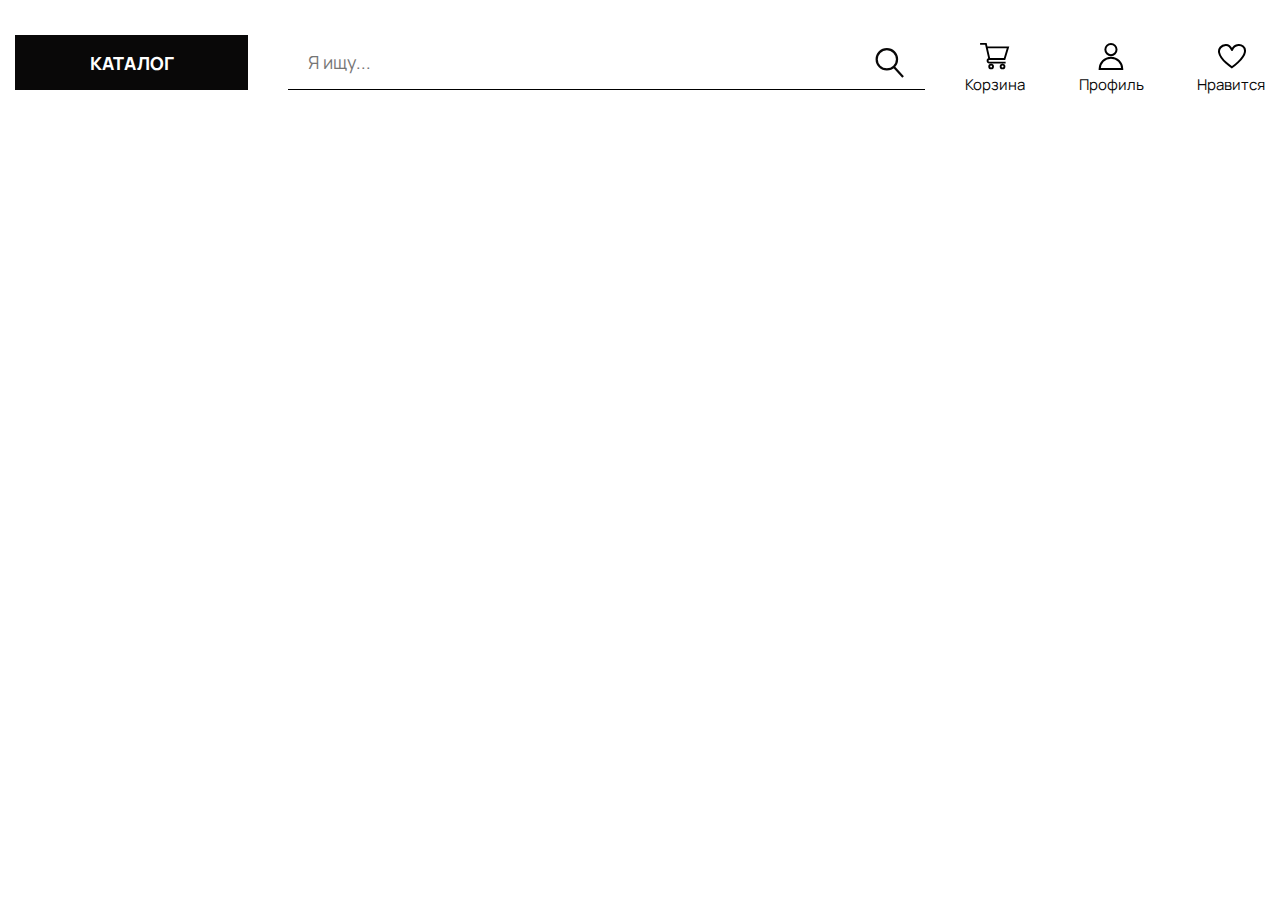
==== swipe-like_test/index.html @ 8894335e "first commit" ====
<!DOCTYPE html>
<html lang="ru">
   <head>
	<title>Swipe&Like</title>
	<meta charset="UTF-8">
	<meta name="format-detection" content="telephone=no">
	<link rel="stylesheet" href="css/style.min.css">
	<link rel="shortcut icon" href="favicon.ico">
	<!-- <meta name="robots" content="noindex, nofollow"> -->
	<!-- <meta name="viewport" content="width=device-width, initial-scale=1.0, maximum-scale=1.0, user-scalable=0"> -->
	<meta name="viewport" content="width=device-width, initial-scale=1.0">
</head>

  <body>
    <div class="wrapper">
      <header class="header">
  <div class="header__container">
    <button class="header__btn btn btn--black" type="button">Каталог</button>
    <form class="header__form form-header" action="#">
      <input autocomplete="off" type="text" name="form[]"  placeholder="Я ищу..." class="form-header__input">
      <button class="form-header__button" type="submit" >
        <svg width="26" height="27" viewBox="0 0 26 27" fill="none" xmlns="http://www.w3.org/2000/svg">
          <path d="M16.3819 16.9036L24.7693 26M19.3347 10.1673C19.3347 15.2303 15.2303 19.3347 10.1673 19.3347C5.10436 19.3347 1 15.2303 1 10.1673C1 5.10436 5.10436 1 10.1673 1C15.2303 1 19.3347 5.10436 19.3347 10.1673Z" stroke="#090808" stroke-width="2"/>
        </svg>
      </button>
    </form>
    <div class="header__profile">
      <a href="#" class="profile__basket profile-card">
        <div class="profile-card__logo">
          <svg width="32" height="29" viewBox="0 0 32 29" fill="none" xmlns="http://www.w3.org/2000/svg">
            <path d="M0 1H6.2386L9.94568 17.2308M9.94568 17.2308H26.2289L30 4.71872L7.01261 4.39282M9.94568 17.2308C9.94568 17.2308 8.01358 17.2308 8.01358 19.1048C8.00802 19.3569 8.05359 19.6077 8.14755 19.8418C8.24151 20.0759 8.3819 20.2885 8.56028 20.4669C8.73865 20.6453 8.9513 20.7857 9.1854 20.8796C9.4195 20.9736 9.67021 21.0191 9.92241 21.0136H27.4161M13.8855 25.2386C13.8855 26.3732 12.9658 27.2929 11.8312 27.2929C10.6967 27.2929 9.77691 26.3732 9.77691 25.2386C9.77691 24.104 10.6967 23.1843 11.8312 23.1843C12.9658 23.1843 13.8855 24.104 13.8855 25.2386ZM26.1591 25.2386C26.1591 26.3732 25.2393 27.2929 24.1048 27.2929C22.9702 27.2929 22.0504 26.3732 22.0504 25.2386C22.0504 24.104 22.9702 23.1843 24.1048 23.1843C25.2393 23.1843 26.1591 24.104 26.1591 25.2386Z" stroke="black" stroke-width="2"/>
          </svg>
        </div>
        <div class="profile-card__descr">Корзина</div>
      </a>
      <a href="#" class="profile__user profile-card">
        <div class="profile-card__logo">
          <svg width="26" height="27" viewBox="0 0 26 27" fill="none" xmlns="http://www.w3.org/2000/svg">
            <path d="M12.9495 12.1735C16.035 12.1735 18.5363 9.67224 18.5363 6.58676C18.5363 3.50128 16.035 1 12.9495 1C9.86405 1 7.36277 3.50128 7.36277 6.58676C7.36277 9.67224 9.86405 12.1735 12.9495 12.1735Z" stroke="black" stroke-width="2"/>
            <path d="M24.2585 26C24.2585 23.0007 23.067 20.1242 20.9462 18.0034C18.8253 15.8825 15.9489 14.6911 12.9496 14.6911C9.95024 14.6911 7.07377 15.8825 4.95293 18.0034C2.8321 20.1242 1.64063 23.0007 1.64062 26H24.2585Z" stroke="black" stroke-width="2"/>
          </svg>
        </div>
        <div class="profile-card__descr">Профиль</div>
      </a>
      <a href="#" class="profile__favorite profile-card">
        <div class="profile-card__logo">
          <svg width="29" height="25" viewBox="0 0 29 25" fill="none" xmlns="http://www.w3.org/2000/svg">
            <path d="M2.12619 8.66163C1.35227 4.73536 4.2124 1.33429 8.67083 1.01305C12.5965 0.732602 14.5425 5.0566 14.9351 5.88265C14.9394 5.8965 14.9486 5.90868 14.9613 5.91736C14.9739 5.92603 14.9893 5.93073 15.0052 5.93073C15.021 5.93073 15.0364 5.92603 15.0491 5.91736C15.0617 5.90868 15.0709 5.8965 15.0753 5.88265C16.8979 1.33939 20.2179 1.14563 21.3844 1.03855C24.5249 0.732602 28.7366 2.94049 27.8898 8.08544C26.6784 15.2241 14.9239 23.2857 14.9239 23.2857C14.9239 23.2857 3.6572 16.3357 2.12619 8.66163Z" stroke="black" stroke-width="2"/>
            </svg>
        </div>
        <div class="profile-card__descr">Нравится</div>
      </a>
    </div>
  </div>
</header>

      <main class="main">
        <section class="sys"></section>
      </main>
      
    </div>
<!--     <div class="popup popup-login">
      <div class="popup__content">
        <div class="popup__body">
          <span class="popup__close"></span>
        </div>
      </div>
    </div> -->
    <script src="js/vendors.min.js"></script>
<script src="js/app.min.js"></script>
  </body>
</html>
---- swipe-like_test/css/style.min.css ----
@font-face {
  font-family: "Manrope";
  font-display: swap;
  src: url("../fonts/Manrope-Regular.woff2") format("woff2"), url("../fonts/Manrope-Regular.woff") format("woff");
  font-weight: 400;
  font-style: normal;
}
@font-face {
  font-family: "Manrope";
  font-display: swap;
  src: url("../fonts/Manrope-Medium.woff2") format("woff2"), url("../fonts/Manrope-Medium.woff") format("woff");
  font-weight: 500;
  font-style: normal;
}
@font-face {
  font-family: "Manrope";
  font-display: swap;
  src: url("../fonts/Manrope-SemiBold.woff2") format("woff2"), url("../fonts/Manrope-SemiBold.woff") format("woff");
  font-weight: 600;
  font-style: normal;
}
@font-face {
  font-family: "Manrope";
  font-display: swap;
  src: url("../fonts/Manrope-Bold.woff2") format("woff2"), url("../fonts/Manrope-Bold.woff") format("woff");
  font-weight: 700;
  font-style: normal;
}
@font-face {
  font-family: "Manrope";
  font-display: swap;
  src: url("../fonts/Manrope-ExtraBold.woff2") format("woff2"), url("../fonts/Manrope-ExtraBold.woff") format("woff");
  font-weight: 800;
  font-style: normal;
}
* {
  padding: 0px;
  margin: 0px;
  border: 0px;
}

*,
*:before,
*:after {
  box-sizing: border-box;
}

html {
  scroll-behavior: smooth;
}

html,
body {
  height: 100%;
  min-width: 320px;
}

body {
  color: #828282;
  line-height: 1;
  font-family: "Manrope";
  font-size: 18px;
  -ms-text-size-adjust: 100%;
  -moz-text-size-adjust: 100%;
  -webkit-text-size-adjust: 100%;
  -webkit-font-smoothing: antialiased;
  -moz-osx-font-smoothing: grayscale;
}

input,
button,
textarea {
  font-family: "Manrope";
  font-size: inherit;
}

button {
  cursor: pointer;
  color: inherit;
  background-color: inherit;
}

a {
  color: inherit;
}

a:link,
a:visited {
  text-decoration: none;
}

a:hover {
  text-decoration: none;
}

ul li {
  list-style: none;
}

img {
  vertical-align: top;
}

h1,
h2,
h3,
h4,
h5,
h6 {
  font-weight: inherit;
  font-size: inherit;
}

body {
  background-color: #fff;
}

.wrapper {
  position: relative;
  min-height: 100%;
  display: flex;
  flex-direction: column;
  overflow: auto;
}
.wrapper > main {
  flex: 1 1 auto;
}
.wrapper > * {
  min-width: 0;
}

[class*=__container] {
  max-width: 1650px;
  box-sizing: content-box;
  margin: 0 auto;
  padding: 0 15px;
}

.header {
  padding: 50px 0;
}
@media (max-width: 1640px) {
  .header {
    padding: 35px 0;
  }
}
@media (max-width: 768px) {
  .header {
    padding: 25px 0;
  }
}
@media (max-width: 360px) {
  .header {
    padding: 20px 0;
  }
}
.header__container {
  display: flex;
  align-items: center;
  gap: 40px;
}
@media (max-width: 650px) {
  .header__container {
    flex-wrap: wrap;
    row-gap: 20px;
    column-gap: 4%;
  }
}
@media (max-width: 360px) {
  .header__container {
    column-gap: 20%;
  }
}
.header__btn {
  flex: 0 0 233px;
  height: 100%;
  height: 55px;
}
@media (max-width: 885px) {
  .header__btn {
    flex-shrink: 1;
  }
}
@media (max-width: 768px) {
  .header__btn {
    height: 45px;
    flex: 0 0 187px;
  }
}
@media (max-width: 650px) {
  .header__btn {
    flex: 0 1 48%;
    order: 1;
  }
}
@media (max-width: 480px) {
  .header__btn {
    flex: 0 1 60%;
  }
}
@media (max-width: 360px) {
  .header__btn {
    flex: 0 1 100%;
  }
}
.header__form {
  flex: 0 1 970px;
  position: relative;
  height: 55px;
  margin-left: auto;
}
@media (max-width: 885px) {
  .header__form {
    flex: 0 0 240px;
    margin: 0;
  }
}
@media (max-width: 768px) {
  .header__form {
    height: 45px;
  }
}
@media (max-width: 650px) {
  .header__form {
    order: 3;
    flex: 1 1 100%;
  }
}
@media (max-width: 360px) {
  .header__form {
    order: 2;
    flex: 0 0 25px;
  }
}
.header__profile {
  flex: 0 0 300px;
  display: flex;
  align-items: end;
  justify-content: space-between;
  column-gap: 15px;
  min-height: 55px;
  margin-left: 20px;
}
@media (max-width: 1680px) {
  .header__profile {
    margin-left: 0;
  }
}
@media (max-width: 885px) {
  .header__profile {
    flex-shrink: 1;
  }
}
@media (max-width: 768px) {
  .header__profile {
    flex: 0 1 218px;
    min-height: 28px;
  }
}
@media (max-width: 650px) {
  .header__profile {
    flex: 0 1 48%;
    order: 2;
  }
}
@media (max-width: 480px) {
  .header__profile {
    flex: 0 1 36%;
  }
}
@media (max-width: 360px) {
  .header__profile {
    flex: 1 1 auto;
    order: 3;
    justify-content: space-between;
  }
}

.btn {
  font-size: 18px;
  text-transform: uppercase;
}
@media (max-width: 768px) {
  .btn {
    font-size: 16px;
  }
}

.btn--black {
  font-weight: 800;
  color: #fff;
  background-color: #090808;
}

.form-header__input {
  width: 100%;
  padding: 15px 66px 15px 20px;
  border-bottom: 1px solid #000;
}
@media (max-width: 768px) {
  .form-header__input {
    padding: 10px 50px 10px 10px;
  }
}
@media (max-width: 360px) {
  .form-header__input {
    display: none;
  }
  .form-header__input.active {
    display: block;
    width: 100%;
  }
}
.form-header__button {
  position: absolute;
  right: 20px;
  top: 50%;
  transform: translateY(-50%);
  width: 30px;
  height: 30px;
}
.form-header__button svg {
  width: 100%;
  height: 100%;
}
@media (max-width: 768px) {
  .form-header__button {
    right: 10px;
  }
}
@media (max-width: 768px) {
  .form-header__button {
    width: 25px;
    height: 28px;
  }
}
@media (max-width: 360px) {
  .form-header__button {
    right: 0;
  }
}

.profile-card {
  display: block;
}
.profile-card__logo {
  display: flex;
  justify-content: center;
  margin-bottom: 10px;
  height: 27px;
}
.profile-card__logo svg {
  height: 100%;
}
@media (max-width: 768px) {
  .profile-card__logo {
    margin-bottom: 0;
  }
}
.profile-card__descr {
  font-weight: 400;
  font-size: 15px;
  line-height: 0.7;
  text-align: center;
  color: #090808;
}
@media (max-width: 768px) {
  .profile-card__descr {
    display: none;
  }
}

.footer {
  padding-top: 22px;
  padding-bottom: 9px;
}
.footer__container {
  display: flex;
  justify-content: space-between;
  gap: 15px;
  flex-wrap: wrap;
}
@media (max-width: 610px) {
  .footer__container {
    flex-direction: column;
    justify-content: start;
    align-items: center;
  }
}
@media (max-width: 991.98px) {
  .footer__info {
    order: 1;
  }
}
@media (max-width: 610px) {
  .footer__info {
    order: 2;
    margin-bottom: 2px;
  }
}
@media (max-width: 991.98px) {
  .footer__social-list {
    order: 2;
  }
}
@media (max-width: 610px) {
  .footer__social-list {
    order: 3;
  }
}
.footer__social-list .info-footer__year {
  display: none;
}
@media (max-width: 610px) {
  .footer__social-list .info-footer__year {
    display: block;
    margin-top: 17px;
  }
}
.footer__call-list {
  display: flex;
  justify-content: space-between;
  flex: 0 1 353px;
  font-weight: 600;
  font-size: 16px;
  line-height: 1.3125;
}
@media (max-width: 991.98px) {
  .footer__call-list {
    order: 3;
    flex: 0 1 273px;
  }
}
@media (max-width: 610px) {
  .footer__call-list {
    order: 1;
    flex: 0 0 auto;
    width: 273px;
    margin-bottom: 15px;
  }
}
.footer__call-item:last-child {
  text-transform: uppercase;
}
@media (max-width: 610px) {
  .footer .social-links__join {
    text-align: center;
  }
}

.info-footer__title {
  font-weight: 600;
  font-size: 16px;
  line-height: 1.3125;
  text-transform: uppercase;
}
@media (max-width: 610px) {
  .info-footer__title {
    text-align: center;
  }
}
.info-footer__phone {
  font-weight: 600;
  font-size: 36px;
  line-height: 1.3333333333;
  text-transform: uppercase;
  color: #E43219;
}
@media (max-width: 610px) {
  .info-footer__phone {
    text-align: center;
  }
}
.info-footer__year {
  font-size: 12px;
  line-height: 1.75;
  color: #5B1A0D;
}
@media (max-width: 610px) {
  .info-footer__year {
    text-align: center;
    display: none;
  }
}

.social-links {
  max-width: 242px;
}
.social-links__join {
  margin-bottom: 10px;
}
.social-links__list {
  display: flex;
  align-items: center;
  column-gap: 10px;
  min-height: 32px;
}
.social-links__item {
  width: 32px;
  height: 32px;
}
.social-links__link {
  position: relative;
  display: flex;
  align-items: center;
  justify-content: center;
  width: 100%;
  height: 100%;
  background: #ecb200;
  border-radius: 5px;
}
.social-links__link:hover svg {
  fill: #828282;
}
.social-links__link svg {
  display: block;
  fill: #fff;
  transition: fill 0.3s ease 0s;
}

.title {
  font-weight: 600;
  font-size: 36px;
  line-height: 1.4375;
  text-align: center;
  text-transform: uppercase;
}
@media (max-width: 991.98px) {
  .title {
    font-size: 33px;
  }
}
@media (max-width: 580px) {
  .title {
    font-size: 30px;
  }
}

.menu-link {
  position: relative;
}
.menu-link::after {
  content: "";
  position: absolute;
  bottom: -2px;
  left: 0;
  width: 0;
  height: 2px;
  background-color: #828282;
  transition: width 0.3s ease 0s;
}
.menu-link:hover::after {
  width: 100%;
}
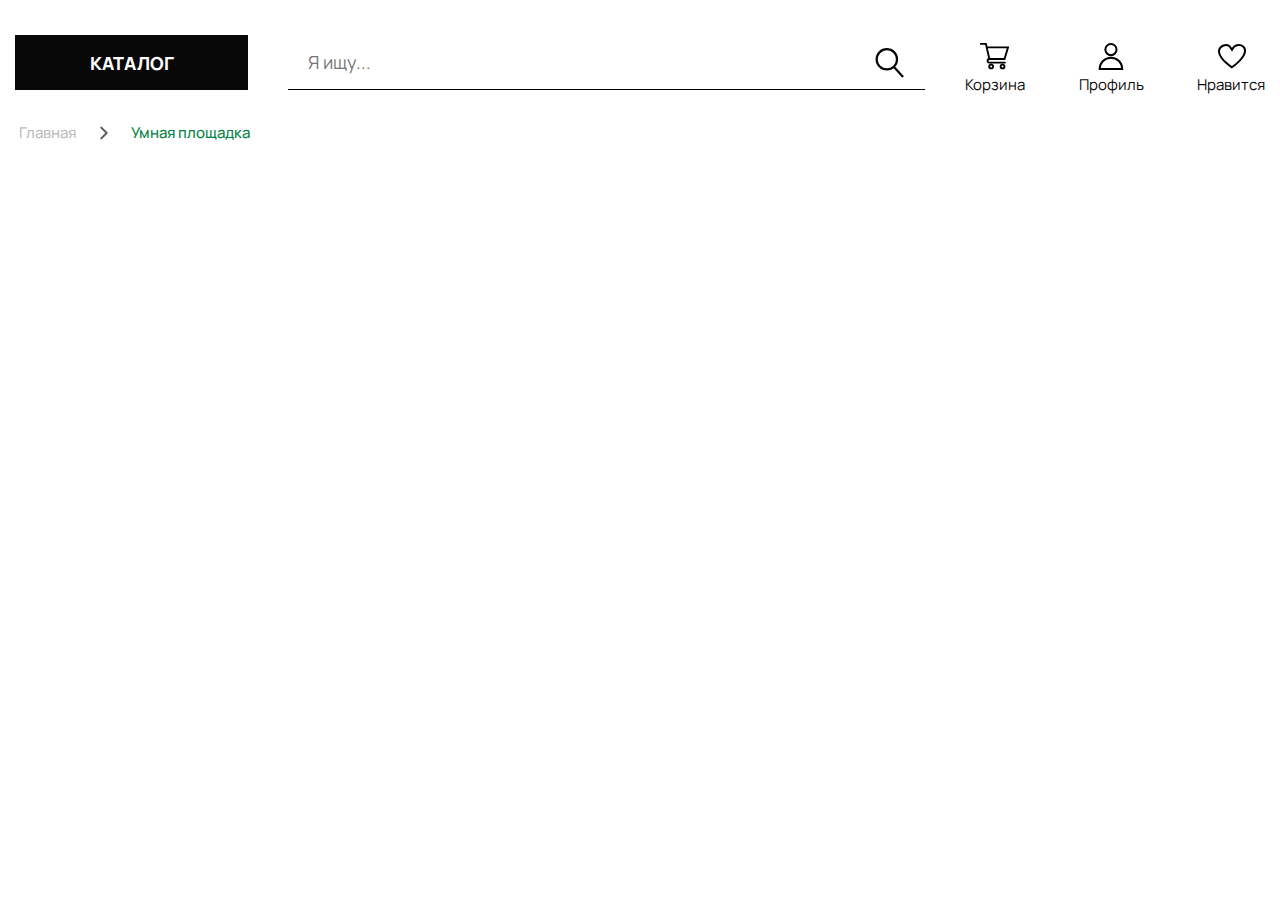
==== commit 79ee17bd: "add breadcrumb" ====
--- a/swipe-like_test/index.html
+++ b/swipe-like_test/index.html
@@ -24,7 +24,7 @@
         </svg>
       </button>
     </form>
-    <div class="header__profile">
+    <div class="header__profile profile-cards">
       <a href="#" class="profile__basket profile-card">
         <div class="profile-card__logo">
           <svg width="32" height="29" viewBox="0 0 32 29" fill="none" xmlns="http://www.w3.org/2000/svg">
@@ -55,17 +55,16 @@
 </header>
 
       <main class="main">
-        <section class="sys"></section>
+        <nav aria-label="breadcrumb">
+          <div class="breadcrumb__container">
+            <ul class="breadcrumb__list">
+              <li class="breadcrumb__item"><a href="#">Главная</a></li>
+              <li class="breadcrumb__item" aria-current="page">Умная площадка</li>
+            </ul>
+          </div>
+        </nav>
       </main>
-      
     </div>
-<!--     <div class="popup popup-login">
-      <div class="popup__content">
-        <div class="popup__body">
-          <span class="popup__close"></span>
-        </div>
-      </div>
-    </div> -->
     <script src="js/vendors.min.js"></script>
 <script src="js/app.min.js"></script>
   </body>
--- a/swipe-like_test/css/style.min.css
+++ b/swipe-like_test/css/style.min.css
@@ -551,4 +551,36 @@
 }
 .menu-link:hover::after {
   width: 100%;
+}
+
+.breadcrumb {
+  margin-left: 4px;
+}
+.breadcrumb__list {
+  display: flex;
+  align-items: center;
+  column-gap: 55px;
+  margin-left: 4px;
+  font-weight: 500;
+  font-size: 15px;
+  color: #bdbdbd;
+}
+.breadcrumb__list:not(:last-child) {
+  color: #068145;
+}
+.breadcrumb__item {
+  position: relative;
+}
+.breadcrumb__item:not(:last-child)::after {
+  content: "";
+  position: absolute;
+  right: -28px;
+  top: 50%;
+  transform: translate(50%, -50%);
+  width: 8px;
+  height: 14px;
+  background-image: url(../img/arrow.svg);
+}
+.breadcrumb__item:last-child {
+  color: #068145;
 }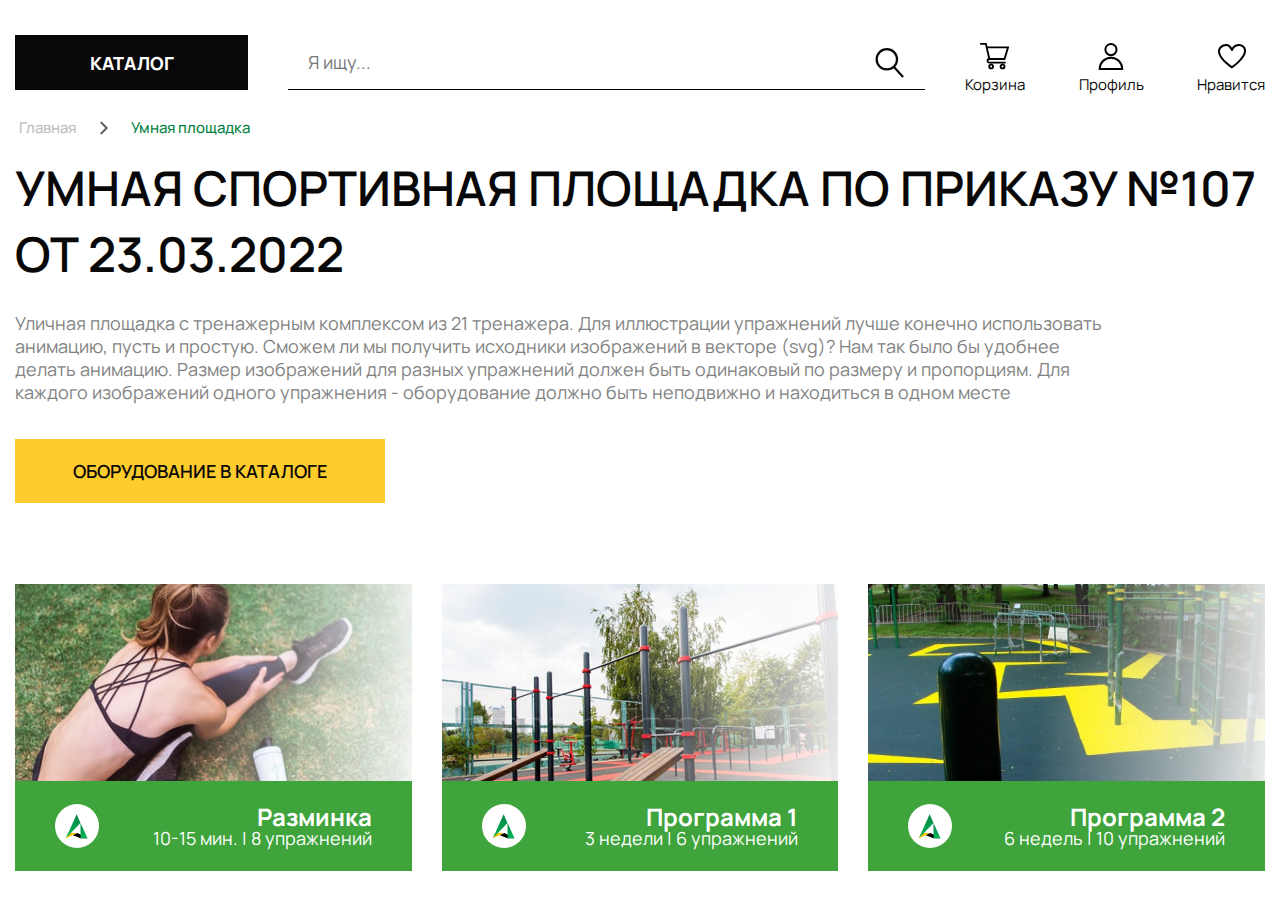
==== commit 3cb2494c: "add second page" ====
--- a/swipe-like_test/index.html
+++ b/swipe-like_test/index.html
@@ -12,57 +12,152 @@
 </head>
 
   <body>
-    <div class="wrapper">
+    <div class="container">
       <header class="header">
-  <div class="header__container">
-    <button class="header__btn btn btn--black" type="button">Каталог</button>
-    <form class="header__form form-header" action="#">
-      <input autocomplete="off" type="text" name="form[]"  placeholder="Я ищу..." class="form-header__input">
-      <button class="form-header__button" type="submit" >
+  <a class="header__btn btn btn--black" type="button">Каталог</a>
+  <form class="header__form form-header" action="#">
+    <input autocomplete="off" type="text" name="form[]"  placeholder="Я ищу..." class="form-header__input">
+    <button class="form-header__button" type="submit" >
+      <svg width="26" height="27" viewBox="0 0 26 27" fill="none" xmlns="http://www.w3.org/2000/svg">
+        <path d="M16.3819 16.9036L24.7693 26M19.3347 10.1673C19.3347 15.2303 15.2303 19.3347 10.1673 19.3347C5.10436 19.3347 1 15.2303 1 10.1673C1 5.10436 5.10436 1 10.1673 1C15.2303 1 19.3347 5.10436 19.3347 10.1673Z" stroke="#090808" stroke-width="2"/>
+      </svg>
+    </button>
+  </form>
+  <div class="header__profile profile-cards">
+    <a href="#" class="profile__basket profile-card">
+      <div class="profile-card__logo">
+        <svg width="32" height="29" viewBox="0 0 32 29" fill="none" xmlns="http://www.w3.org/2000/svg">
+          <path d="M0 1H6.2386L9.94568 17.2308M9.94568 17.2308H26.2289L30 4.71872L7.01261 4.39282M9.94568 17.2308C9.94568 17.2308 8.01358 17.2308 8.01358 19.1048C8.00802 19.3569 8.05359 19.6077 8.14755 19.8418C8.24151 20.0759 8.3819 20.2885 8.56028 20.4669C8.73865 20.6453 8.9513 20.7857 9.1854 20.8796C9.4195 20.9736 9.67021 21.0191 9.92241 21.0136H27.4161M13.8855 25.2386C13.8855 26.3732 12.9658 27.2929 11.8312 27.2929C10.6967 27.2929 9.77691 26.3732 9.77691 25.2386C9.77691 24.104 10.6967 23.1843 11.8312 23.1843C12.9658 23.1843 13.8855 24.104 13.8855 25.2386ZM26.1591 25.2386C26.1591 26.3732 25.2393 27.2929 24.1048 27.2929C22.9702 27.2929 22.0504 26.3732 22.0504 25.2386C22.0504 24.104 22.9702 23.1843 24.1048 23.1843C25.2393 23.1843 26.1591 24.104 26.1591 25.2386Z" stroke="black" stroke-width="2"/>
+        </svg>
+      </div>
+      <div class="profile-card__descr">Корзина</div>
+    </a>
+    <a href="#" class="profile__user profile-card">
+      <div class="profile-card__logo">
         <svg width="26" height="27" viewBox="0 0 26 27" fill="none" xmlns="http://www.w3.org/2000/svg">
-          <path d="M16.3819 16.9036L24.7693 26M19.3347 10.1673C19.3347 15.2303 15.2303 19.3347 10.1673 19.3347C5.10436 19.3347 1 15.2303 1 10.1673C1 5.10436 5.10436 1 10.1673 1C15.2303 1 19.3347 5.10436 19.3347 10.1673Z" stroke="#090808" stroke-width="2"/>
+          <path d="M12.9495 12.1735C16.035 12.1735 18.5363 9.67224 18.5363 6.58676C18.5363 3.50128 16.035 1 12.9495 1C9.86405 1 7.36277 3.50128 7.36277 6.58676C7.36277 9.67224 9.86405 12.1735 12.9495 12.1735Z" stroke="black" stroke-width="2"/>
+          <path d="M24.2585 26C24.2585 23.0007 23.067 20.1242 20.9462 18.0034C18.8253 15.8825 15.9489 14.6911 12.9496 14.6911C9.95024 14.6911 7.07377 15.8825 4.95293 18.0034C2.8321 20.1242 1.64063 23.0007 1.64062 26H24.2585Z" stroke="black" stroke-width="2"/>
         </svg>
-      </button>
-    </form>
-    <div class="header__profile profile-cards">
-      <a href="#" class="profile__basket profile-card">
-        <div class="profile-card__logo">
-          <svg width="32" height="29" viewBox="0 0 32 29" fill="none" xmlns="http://www.w3.org/2000/svg">
-            <path d="M0 1H6.2386L9.94568 17.2308M9.94568 17.2308H26.2289L30 4.71872L7.01261 4.39282M9.94568 17.2308C9.94568 17.2308 8.01358 17.2308 8.01358 19.1048C8.00802 19.3569 8.05359 19.6077 8.14755 19.8418C8.24151 20.0759 8.3819 20.2885 8.56028 20.4669C8.73865 20.6453 8.9513 20.7857 9.1854 20.8796C9.4195 20.9736 9.67021 21.0191 9.92241 21.0136H27.4161M13.8855 25.2386C13.8855 26.3732 12.9658 27.2929 11.8312 27.2929C10.6967 27.2929 9.77691 26.3732 9.77691 25.2386C9.77691 24.104 10.6967 23.1843 11.8312 23.1843C12.9658 23.1843 13.8855 24.104 13.8855 25.2386ZM26.1591 25.2386C26.1591 26.3732 25.2393 27.2929 24.1048 27.2929C22.9702 27.2929 22.0504 26.3732 22.0504 25.2386C22.0504 24.104 22.9702 23.1843 24.1048 23.1843C25.2393 23.1843 26.1591 24.104 26.1591 25.2386Z" stroke="black" stroke-width="2"/>
+      </div>
+      <div class="profile-card__descr">Профиль</div>
+    </a>
+    <a href="#" class="profile__favorite profile-card">
+      <div class="profile-card__logo">
+        <svg width="29" height="25" viewBox="0 0 29 25" fill="none" xmlns="http://www.w3.org/2000/svg">
+          <path d="M2.12619 8.66163C1.35227 4.73536 4.2124 1.33429 8.67083 1.01305C12.5965 0.732602 14.5425 5.0566 14.9351 5.88265C14.9394 5.8965 14.9486 5.90868 14.9613 5.91736C14.9739 5.92603 14.9893 5.93073 15.0052 5.93073C15.021 5.93073 15.0364 5.92603 15.0491 5.91736C15.0617 5.90868 15.0709 5.8965 15.0753 5.88265C16.8979 1.33939 20.2179 1.14563 21.3844 1.03855C24.5249 0.732602 28.7366 2.94049 27.8898 8.08544C26.6784 15.2241 14.9239 23.2857 14.9239 23.2857C14.9239 23.2857 3.6572 16.3357 2.12619 8.66163Z" stroke="black" stroke-width="2"/>
           </svg>
-        </div>
-        <div class="profile-card__descr">Корзина</div>
-      </a>
-      <a href="#" class="profile__user profile-card">
-        <div class="profile-card__logo">
-          <svg width="26" height="27" viewBox="0 0 26 27" fill="none" xmlns="http://www.w3.org/2000/svg">
-            <path d="M12.9495 12.1735C16.035 12.1735 18.5363 9.67224 18.5363 6.58676C18.5363 3.50128 16.035 1 12.9495 1C9.86405 1 7.36277 3.50128 7.36277 6.58676C7.36277 9.67224 9.86405 12.1735 12.9495 12.1735Z" stroke="black" stroke-width="2"/>
-            <path d="M24.2585 26C24.2585 23.0007 23.067 20.1242 20.9462 18.0034C18.8253 15.8825 15.9489 14.6911 12.9496 14.6911C9.95024 14.6911 7.07377 15.8825 4.95293 18.0034C2.8321 20.1242 1.64063 23.0007 1.64062 26H24.2585Z" stroke="black" stroke-width="2"/>
-          </svg>
-        </div>
-        <div class="profile-card__descr">Профиль</div>
-      </a>
-      <a href="#" class="profile__favorite profile-card">
-        <div class="profile-card__logo">
-          <svg width="29" height="25" viewBox="0 0 29 25" fill="none" xmlns="http://www.w3.org/2000/svg">
-            <path d="M2.12619 8.66163C1.35227 4.73536 4.2124 1.33429 8.67083 1.01305C12.5965 0.732602 14.5425 5.0566 14.9351 5.88265C14.9394 5.8965 14.9486 5.90868 14.9613 5.91736C14.9739 5.92603 14.9893 5.93073 15.0052 5.93073C15.021 5.93073 15.0364 5.92603 15.0491 5.91736C15.0617 5.90868 15.0709 5.8965 15.0753 5.88265C16.8979 1.33939 20.2179 1.14563 21.3844 1.03855C24.5249 0.732602 28.7366 2.94049 27.8898 8.08544C26.6784 15.2241 14.9239 23.2857 14.9239 23.2857C14.9239 23.2857 3.6572 16.3357 2.12619 8.66163Z" stroke="black" stroke-width="2"/>
-            </svg>
-        </div>
-        <div class="profile-card__descr">Нравится</div>
-      </a>
-    </div>
+      </div>
+      <div class="profile-card__descr">Нравится</div>
+    </a>
   </div>
 </header>
 
       <main class="main">
-        <nav aria-label="breadcrumb">
-          <div class="breadcrumb__container">
-            <ul class="breadcrumb__list">
-              <li class="breadcrumb__item"><a href="#">Главная</a></li>
-              <li class="breadcrumb__item" aria-current="page">Умная площадка</li>
-            </ul>
+        <nav class="breadcrumb" aria-label="breadcrumb">
+          <ul class="breadcrumb__list">
+            <li class="breadcrumb__item"><a href="#">Главная</a></li>
+            <li class="breadcrumb__item" aria-current="page">Умная площадка</li>
+          </ul>
+        </nav>
+        <section class="playground">
+          <h1 class="playground__title main-title">Умная спортивная площадка по приказу №107 от 23.03.2022</h1>
+          <div class="playground__descr main-descr">
+            Уличная площадка с тренажерным комплексом из 21 тренажера. <span>Для иллюстрации упражнений лучше конечно использовать анимацию, пусть и простую. Сможем ли мы получить исходники изображений в векторе (svg)? Нам так было бы удобнее делать анимацию. Размер изображений для разных упражнений должен быть одинаковый по размеру и пропорциям. Для каждого изображений одного упражнения - оборудование должно быть неподвижно и находиться в одном месте</span> 
           </div>
-        </nav>
+          <a class="playground__button btn btn--orange" href="#" >Оборудование в каталоге</a>
+          <div class="playground__routine">
+            <a href="#" class="playground__card card-playground">
+              <div class="card-playground__img">
+                <img src="img/playground/warm-up.jpg" alt="Разминка">
+              </div>
+              <div class="card-playground__info info-card">
+                <div class="info-card__logo">
+                  <svg width="23" height="25" viewBox="0 0 23 25" fill="none" xmlns="http://www.w3.org/2000/svg">
+                    <path d="M2.64463 19.087H12.0228L0.358398 24.2194L2.64463 19.087Z" fill="#FFC100"/>
+                    <path d="M22.0075 24.2194L12.0228 19.087L7.26367 21.1866L15.0555 24.2194H22.0075Z" fill="black"/>
+                    <path d="M11.1363 0.282333L15.0089 8.91402L0.358398 24.2178L11.1363 0.282333Z" fill="url(#paint0_linear_5_1927)"/>
+                    <path d="M15.0554 24.2209H22.0075L15.0088 8.9171L15.0554 24.2209Z" fill="url(#paint1_linear_5_1927)"/>
+                    <defs>
+                    <linearGradient id="paint0_linear_5_1927" x1="7.66809" y1="24.2201" x2="7.66809" y2="0.278275" gradientUnits="userSpaceOnUse">
+                    <stop stop-color="#01B858"/>
+                    <stop offset="1" stop-color="#068145"/>
+                    </linearGradient>
+                    <linearGradient id="paint1_linear_5_1927" x1="18.4952" y1="24.2232" x2="18.4952" y2="8.92293" gradientUnits="userSpaceOnUse">
+                    <stop stop-color="#01B858"/>
+                    <stop offset="1" stop-color="#068145"/>
+                    </linearGradient>
+                    </defs>
+                  </svg>
+                </div>
+                <div class="info-card__text">
+                  <div class="info-card__title">Разминка</div>
+                  <div class="info-card__descr">10-15 мин. | 8 упражнений</div>
+                </div>
+              </div>
+            </a>
+
+            <a href="routine-one.html" class="playground__card card-playground">
+              <div class="card-playground__img">
+                <img src="img/playground/routine-1.jpg" alt="Программа 1">
+              </div>
+              <div class="card-playground__info info-card">
+                <div class="info-card__logo">
+                  <svg width="23" height="25" viewBox="0 0 23 25" fill="none" xmlns="http://www.w3.org/2000/svg">
+                    <path d="M2.64463 19.087H12.0228L0.358398 24.2194L2.64463 19.087Z" fill="#FFC100"/>
+                    <path d="M22.0075 24.2194L12.0228 19.087L7.26367 21.1866L15.0555 24.2194H22.0075Z" fill="black"/>
+                    <path d="M11.1363 0.282333L15.0089 8.91402L0.358398 24.2178L11.1363 0.282333Z" fill="url(#paint0_linear_5_1927)"/>
+                    <path d="M15.0554 24.2209H22.0075L15.0088 8.9171L15.0554 24.2209Z" fill="url(#paint1_linear_5_1927)"/>
+                    <defs>
+                    <linearGradient id="paint0_linear_5_1927" x1="7.66809" y1="24.2201" x2="7.66809" y2="0.278275" gradientUnits="userSpaceOnUse">
+                    <stop stop-color="#01B858"/>
+                    <stop offset="1" stop-color="#068145"/>
+                    </linearGradient>
+                    <linearGradient id="paint1_linear_5_1927" x1="18.4952" y1="24.2232" x2="18.4952" y2="8.92293" gradientUnits="userSpaceOnUse">
+                    <stop stop-color="#01B858"/>
+                    <stop offset="1" stop-color="#068145"/>
+                    </linearGradient>
+                    </defs>
+                  </svg>
+                </div>
+                <div class="info-card__text">
+                  <div class="info-card__title">Программа 1</div>
+                  <div class="info-card__descr">3 недели | 6 упражнений</div>
+                </div>
+
+              </div>
+            </a>
+
+            <a href="routine-two.html" class="playground__card card-playground">
+              <div class="card-playground__img">
+                <img src="img/playground/routine-2.jpg" alt="Программа 2">
+              </div>
+              <div class="card-playground__info info-card">
+                <div class="info-card__logo">
+                  <svg width="23" height="25" viewBox="0 0 23 25" fill="none" xmlns="http://www.w3.org/2000/svg">
+                    <path d="M2.64463 19.087H12.0228L0.358398 24.2194L2.64463 19.087Z" fill="#FFC100"/>
+                    <path d="M22.0075 24.2194L12.0228 19.087L7.26367 21.1866L15.0555 24.2194H22.0075Z" fill="black"/>
+                    <path d="M11.1363 0.282333L15.0089 8.91402L0.358398 24.2178L11.1363 0.282333Z" fill="url(#paint0_linear_5_1927)"/>
+                    <path d="M15.0554 24.2209H22.0075L15.0088 8.9171L15.0554 24.2209Z" fill="url(#paint1_linear_5_1927)"/>
+                    <defs>
+                    <linearGradient id="paint0_linear_5_1927" x1="7.66809" y1="24.2201" x2="7.66809" y2="0.278275" gradientUnits="userSpaceOnUse">
+                    <stop stop-color="#01B858"/>
+                    <stop offset="1" stop-color="#068145"/>
+                    </linearGradient>
+                    <linearGradient id="paint1_linear_5_1927" x1="18.4952" y1="24.2232" x2="18.4952" y2="8.92293" gradientUnits="userSpaceOnUse">
+                    <stop stop-color="#01B858"/>
+                    <stop offset="1" stop-color="#068145"/>
+                    </linearGradient>
+                    </defs>
+                  </svg>
+                </div>
+                <div class="info-card__text">
+                  <div class="info-card__title">Программа 2</div>
+                  <div class="info-card__descr">6 недель | 10 упражнений</div>
+                </div>
+              </div>
+            </a>
+          </div>
+        </section>
       </main>
     </div>
     <script src="js/vendors.min.js"></script>
--- a/swipe-like_test/css/style.min.css
+++ b/swipe-like_test/css/style.min.css
@@ -115,59 +115,55 @@
   background-color: #fff;
 }
 
-.wrapper {
-  position: relative;
-  min-height: 100%;
-  display: flex;
-  flex-direction: column;
-  overflow: auto;
-}
-.wrapper > main {
-  flex: 1 1 auto;
-}
-.wrapper > * {
-  min-width: 0;
-}
-
-[class*=__container] {
-  max-width: 1650px;
-  box-sizing: content-box;
+.container {
+  max-width: 1680px;
   margin: 0 auto;
-  padding: 0 15px;
+  padding: 50px 15px 75px;
+}
+@media (max-width: 1640px) {
+  .container {
+    padding-top: 35px;
+    padding-bottom: 45px;
+  }
+}
+@media (max-width: 768px) {
+  .container {
+    padding-top: 25px 0;
+    padding-bottom: 30px;
+  }
+}
+@media (max-width: 360px) {
+  .container {
+    padding-top: 20px;
+    padding-bottom: 25px;
+  }
 }
 
 .header {
-  padding: 50px 0;
+  display: flex;
+  align-items: center;
+  gap: 40px;
+  margin-bottom: 40px;
 }
 @media (max-width: 1640px) {
   .header {
-    padding: 35px 0;
+    margin-bottom: 30px;
   }
 }
 @media (max-width: 768px) {
   .header {
-    padding: 25px 0;
-  }
-}
-@media (max-width: 360px) {
+    margin-bottom: 20px;
+  }
+}
+@media (max-width: 650px) {
   .header {
-    padding: 20px 0;
-  }
-}
-.header__container {
-  display: flex;
-  align-items: center;
-  gap: 40px;
-}
-@media (max-width: 650px) {
-  .header__container {
     flex-wrap: wrap;
     row-gap: 20px;
     column-gap: 4%;
   }
 }
 @media (max-width: 360px) {
-  .header__container {
+  .header {
     column-gap: 20%;
   }
 }
@@ -274,22 +270,6 @@
     order: 3;
     justify-content: space-between;
   }
-}
-
-.btn {
-  font-size: 18px;
-  text-transform: uppercase;
-}
-@media (max-width: 768px) {
-  .btn {
-    font-size: 16px;
-  }
-}
-
-.btn--black {
-  font-weight: 800;
-  color: #fff;
-  background-color: #090808;
 }
 
 .form-header__input {
@@ -483,84 +463,190 @@
   }
 }
 
-.social-links {
-  max-width: 242px;
-}
-.social-links__join {
-  margin-bottom: 10px;
-}
-.social-links__list {
-  display: flex;
-  align-items: center;
-  column-gap: 10px;
-  min-height: 32px;
-}
-.social-links__item {
-  width: 32px;
-  height: 32px;
-}
-.social-links__link {
-  position: relative;
+.playground__title,
+.routine__header {
+  margin-bottom: 30px;
+}
+@media (max-width: 1640px) {
+  .playground__title,
+.routine__header {
+    margin-bottom: 25px;
+  }
+}
+@media (max-width: 768px) {
+  .playground__title,
+.routine__header {
+    margin-bottom: 15px;
+  }
+}
+@media (max-width: 360px) {
+  .playground__title,
+.routine__header {
+    margin-bottom: 15px;
+  }
+}
+
+.playground__descr,
+.routine__descr {
+  margin-bottom: 35px;
+}
+
+.playground__button,
+.routine__button {
+  margin-bottom: 81px;
+}
+@media (max-width: 1240px) {
+  .playground__button,
+.routine__button {
+    margin-bottom: 65px;
+  }
+}
+@media (max-width: 768px) {
+  .playground__button,
+.routine__button {
+    max-width: 355px;
+    margin-bottom: 57px;
+  }
+}
+@media (max-width: 360px) {
+  .playground__button,
+.routine__button {
+    margin-bottom: 32px;
+  }
+}
+
+.main-title {
+  font-weight: 600;
+  font-size: 48px;
+  line-height: 1.375;
+  text-transform: uppercase;
+  color: #090808;
+}
+@media (max-width: 1240px) {
+  .main-title {
+    font-size: 46px;
+  }
+}
+@media (max-width: 992px) {
+  .main-title {
+    font-size: 41px;
+  }
+}
+@media (max-width: 768px) {
+  .main-title {
+    font-size: 36px;
+  }
+}
+@media (max-width: 650px) {
+  .main-title {
+    font-size: 32px;
+  }
+}
+@media (max-width: 480px) {
+  .main-title {
+    font-size: 28px;
+  }
+}
+@media (max-width: 360px) {
+  .main-title {
+    font-size: 20px;
+  }
+}
+@media (max-width: 360px) {
+  .main-title--mobi-big {
+    font-size: 26px;
+  }
+}
+
+.main-subtitle {
+  color: #090808;
+}
+
+.main-descr {
+  max-width: 1091px;
+  line-height: 1.2777777778;
+}
+@media (max-width: 768px) {
+  .main-descr {
+    max-width: 655px;
+  }
+}
+@media (max-width: 360px) {
+  .main-descr {
+    font-size: 15px;
+  }
+}
+
+.btn {
   display: flex;
   align-items: center;
   justify-content: center;
-  width: 100%;
-  height: 100%;
-  background: #ecb200;
-  border-radius: 5px;
-}
-.social-links__link:hover svg {
-  fill: #828282;
-}
-.social-links__link svg {
-  display: block;
-  fill: #fff;
-  transition: fill 0.3s ease 0s;
-}
-
-.title {
+  font-size: 18px;
   font-weight: 600;
-  font-size: 36px;
-  line-height: 1.4375;
-  text-align: center;
   text-transform: uppercase;
-}
-@media (max-width: 991.98px) {
-  .title {
-    font-size: 33px;
-  }
-}
-@media (max-width: 580px) {
-  .title {
-    font-size: 30px;
-  }
-}
-
-.menu-link {
-  position: relative;
-}
-.menu-link::after {
-  content: "";
-  position: absolute;
-  bottom: -2px;
-  left: 0;
-  width: 0;
-  height: 2px;
-  background-color: #828282;
-  transition: width 0.3s ease 0s;
-}
-.menu-link:hover::after {
-  width: 100%;
+  cursor: pointer;
+}
+@media (max-width: 768px) {
+  .btn {
+    font-size: 16px;
+  }
+}
+
+.btn--black {
+  font-weight: 800;
+  color: #fff;
+  background-color: #090808;
+}
+
+.btn--orange {
+  color: #090808;
+  background-color: #ffcc2d;
+  max-width: 370px;
+  min-width: 280px;
+  height: 64px;
+}
+@media (max-width: 360px) {
+  .btn--orange {
+    height: 48px;
+  }
+}
+
+.btn--back {
+  min-width: 91px;
+  min-height: 32px;
+  background-color: #ffcc2d;
+  color: #090808;
+  font-size: 14px;
+  text-transform: capitalize;
+}
+.btn--back svg {
+  width: 22px;
+  height: 14px;
+}
+.btn--back span {
+  margin-left: 5px;
 }
 
 .breadcrumb {
   margin-left: 4px;
+  margin-bottom: 30px;
+}
+@media (max-width: 1640px) {
+  .breadcrumb {
+    margin-bottom: 20px;
+  }
+}
+@media (max-width: 768px) {
+  .breadcrumb {
+    margin-bottom: 18px;
+  }
 }
 .breadcrumb__list {
   display: flex;
   align-items: center;
+  flex-wrap: wrap;
   column-gap: 55px;
-  margin-left: 4px;
+  row-gap: 10px;
   font-weight: 500;
   font-size: 15px;
   color: #bdbdbd;
@@ -583,4 +669,309 @@
 }
 .breadcrumb__item:last-child {
   color: #068145;
+}
+
+@media (max-width: 360px) {
+  .playground__descr span {
+    display: none;
+  }
+}
+.playground__routine {
+  display: grid;
+  grid-template-columns: repeat(auto-fit, minmax(355px, 1fr));
+  grid-auto-rows: 287px;
+  gap: 30px;
+}
+@media (max-width: 992px) {
+  .playground__routine {
+    gap: 25px;
+  }
+}
+@media (max-width: 768px) {
+  .playground__routine {
+    grid-template-columns: repeat(auto-fit, minmax(330px, 1fr));
+    gap: 20px;
+  }
+}
+@media (max-width: 360px) {
+  .playground__routine {
+    grid-template-columns: repeat(auto-fit, minmax(280px, 1fr));
+    grid-auto-rows: 152px;
+  }
+}
+
+.card-playground {
+  position: relative;
+  display: block;
+}
+.card-playground__img {
+  position: relative;
+  width: 100%;
+  height: 100%;
+}
+.card-playground__img img {
+  width: 100%;
+  height: 100%;
+  object-fit: cover;
+}
+.card-playground__img::after {
+  content: "";
+  position: absolute;
+  left: 0;
+  top: 0;
+  width: 100%;
+  height: 100%;
+  background: radial-gradient(133.55% 429.94% at 0% -4.93%, rgba(255, 255, 255, 0) 34.53%, #FFFFFF 80.89%);
+}
+.card-playground__info {
+  position: absolute;
+  left: 0;
+  bottom: 0;
+  z-index: 5;
+  width: 100%;
+}
+
+.info-card {
+  display: flex;
+  align-items: center;
+  justify-content: space-between;
+  gap: 10px;
+  padding: 23px 40px;
+  background-color: #3ea43b;
+}
+@media (max-width: 768px) {
+  .info-card {
+    padding: 17px 25px;
+  }
+}
+@media (max-width: 480px) {
+  .info-card {
+    padding: 10px 20px;
+  }
+}
+.info-card__logo {
+  display: flex;
+  align-items: center;
+  justify-content: center;
+  width: 44px;
+  height: 44px;
+  background-color: #fff;
+  border-radius: 50%;
+}
+@media (max-width: 360px) {
+  .info-card__logo {
+    width: 23px;
+    height: 23px;
+  }
+}
+.info-card__logo svg {
+  width: 100%;
+}
+@media (max-width: 360px) {
+  .info-card__logo svg {
+    width: 12px;
+    height: 12px;
+  }
+}
+.info-card__text {
+  display: flex;
+  flex-direction: column;
+  justify-content: space-between;
+  align-items: end;
+  color: #fff;
+}
+.info-card__title {
+  font-weight: 700;
+  font-size: 24px;
+}
+@media (max-width: 360px) {
+  .info-card__title {
+    font-size: 18px;
+  }
+}
+@media (max-width: 360px) {
+  .info-card__descr {
+    font-size: 12px;
+  }
+}
+
+.routine__header {
+  position: relative;
+}
+.routine__title-group {
+  display: flex;
+  align-items: center;
+  justify-content: space-between;
+  flex-wrap: wrap;
+  margin-bottom: 23px;
+}
+.routine__title {
+  line-height: 0.8;
+}
+@media (max-width: 360px) {
+  .routine__title {
+    order: 2;
+    flex: 1 1 100%;
+  }
+}
+.routine__button-back {
+  margin-top: -28px;
+}
+@media (max-width: 768px) {
+  .routine__button-back {
+    margin-top: 0;
+  }
+}
+@media (max-width: 360px) {
+  .routine__button-back {
+    order: 1;
+    margin-bottom: 25px;
+  }
+}
+.routine__collection {
+  display: grid;
+  grid-template-columns: repeat(auto-fit, minmax(355px, 1fr));
+  grid-auto-rows: 384px;
+  gap: 30px;
+}
+@media (max-width: 992px) {
+  .routine__collection {
+    gap: 20px;
+  }
+}
+@media (max-width: 992px) {
+  .routine__collection {
+    grid-template-columns: repeat(2, minmax(132px, 1fr));
+  }
+}
+@media (max-width: 768px) {
+  .routine__collection {
+    grid-template-columns: repeat(2, minmax(132px, 1fr));
+    grid-auto-rows: auto;
+  }
+}
+
+.training-card {
+  display: flex;
+  flex-direction: column;
+  /* width="247" height="176"
+  width="216" height="201"  */
+}
+.training-card__img {
+  flex: 1 1 300px;
+  display: flex;
+  align-items: center;
+  justify-content: center;
+}
+@media (max-width: 768px) {
+  .training-card__img {
+    flex: 0 1 280px;
+  }
+}
+@media (max-width: 600px) {
+  .training-card__img {
+    flex: 0 1 200px;
+  }
+}
+@media (max-width: 480px) {
+  .training-card__img {
+    flex: 0 1 150px;
+  }
+}
+@media (max-width: 360px) {
+  .training-card__img {
+    flex: 0 1 100px;
+  }
+}
+.training-card__img.bgc-green {
+  background-color: #3ea43b;
+}
+.training-card__img.bgc-blue {
+  background-color: #4d7fca;
+}
+.training-card__img.bgc-orange {
+  background-color: #ffcc2d;
+}
+.training-card__img.bgc-pink {
+  background: linear-gradient(180deg, #FF6262 0%, #E82D2D 100%);
+}
+.training-card__img svg {
+  max-width: 65%;
+  max-height: 90%;
+}
+@media (max-width: 1240px) {
+  .training-card__img svg {
+    max-width: 55%;
+    max-height: 80%;
+  }
+}
+@media (max-width: 992px) {
+  .training-card__img svg {
+    max-width: 65%;
+  }
+}
+@media (max-width: 650px) {
+  .training-card__img svg {
+    max-width: 80%;
+  }
+}
+@media (max-width: 480px) {
+  .training-card__img svg {
+    max-width: 70%;
+  }
+}
+@media (max-width: 360px) {
+  .training-card__img svg {
+    width: 100%;
+  }
+}
+.training-card__text {
+  flex: 0 0 84px;
+  padding: 13px 40px 13px 40px;
+  font-weight: 600;
+  font-size: 24px;
+  line-height: 1.2083333333;
+  color: #fff;
+  background-color: #090808;
+}
+.training-card__text span {
+  display: block;
+  max-width: 260px;
+}
+@media (max-width: 480px) {
+  .training-card__text span {
+    max-width: 130px;
+  }
+}
+@media (max-width: 768px) {
+  .training-card__text {
+    flex: 0 1 auto;
+  }
+}
+@media (max-width: 740px) {
+  .training-card__text {
+    padding: 8px 10px;
+  }
+}
+@media (max-width: 740px) and (min-width: 320px) and (max-width: 740px) {
+  @supports (font-size: clamp( 12px , 2.8571428571px  +  2.8571428571vw , 24px )) {
+    .training-card__text {
+      font-size: clamp( 12px , 2.8571428571px  +  2.8571428571vw , 24px );
+    }
+  }
+  @supports not (font-size: clamp( 12px , 2.8571428571px  +  2.8571428571vw , 24px )) {
+    .training-card__text {
+      font-size: calc(12px + 0.75 * (100vw - 320px) / 26.25);
+    }
+  }
+}
+@media (max-width: 740px) and (max-width: 320px) {
+  .training-card__text {
+    font-size: 12px;
+  }
+}
+@media (max-width: 480px) {
+  .training-card__text {
+    font-size: 12px;
+  }
 }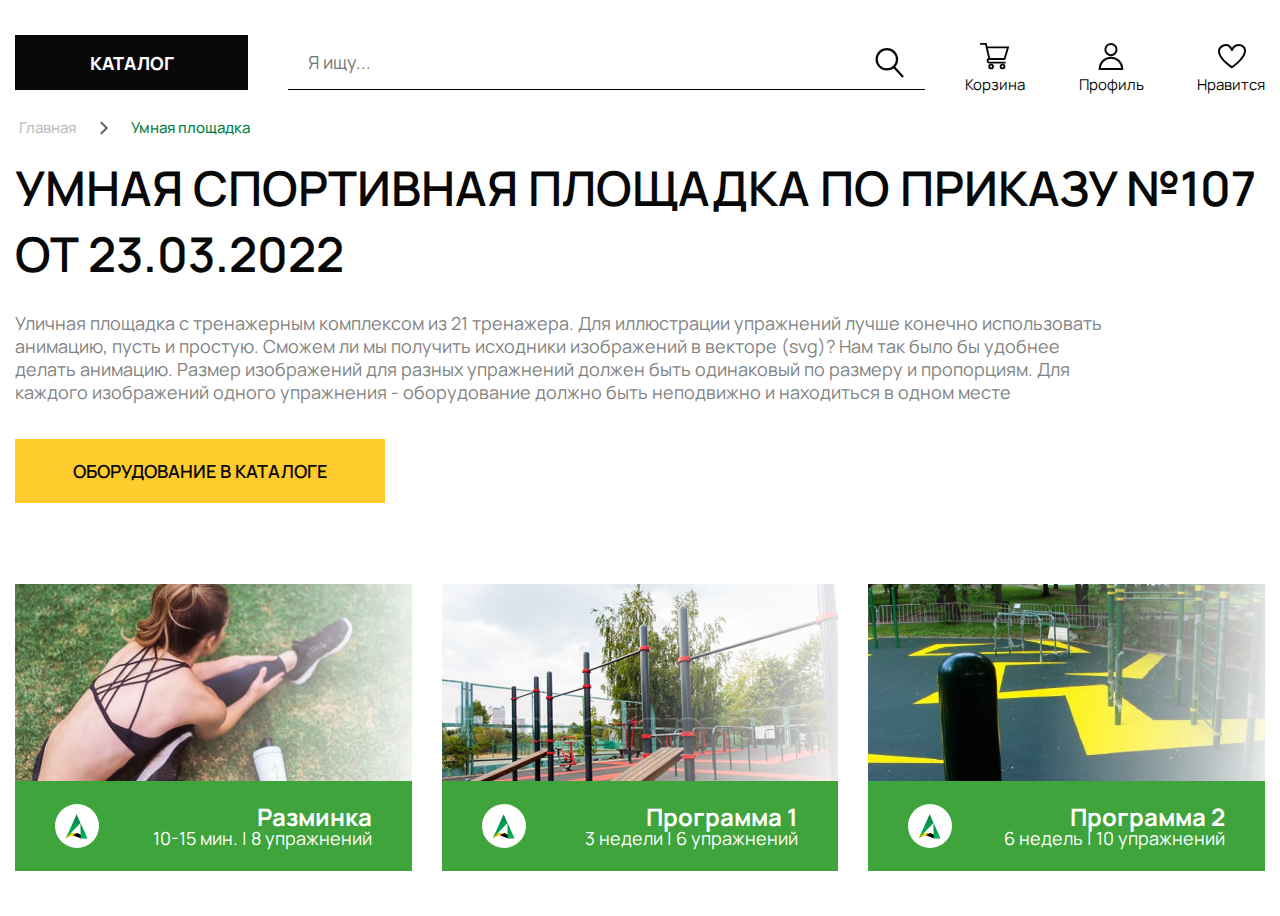
==== commit d09a14e5: "fix validator bugs" ====
--- a/swipe-like_test/index.html
+++ b/swipe-like_test/index.html
@@ -1,7 +1,7 @@
 <!DOCTYPE html>
 <html lang="ru">
    <head>
-	<title>Swipe&Like</title>
+	<title>Swipe&Like - Спортивная площадка</title>
 	<meta charset="UTF-8">
 	<meta name="format-detection" content="telephone=no">
 	<link rel="stylesheet" href="css/style.min.css">
@@ -14,12 +14,12 @@
   <body>
     <div class="container">
       <header class="header">
-  <a class="header__btn btn btn--black" type="button">Каталог</a>
+  <a href="#" class="header__btn btn btn--black">Каталог</a>
   <form class="header__form form-header" action="#">
     <input autocomplete="off" type="text" name="form[]"  placeholder="Я ищу..." class="form-header__input">
     <button class="form-header__button" type="submit" >
       <svg width="26" height="27" viewBox="0 0 26 27" fill="none" xmlns="http://www.w3.org/2000/svg">
-        <path d="M16.3819 16.9036L24.7693 26M19.3347 10.1673C19.3347 15.2303 15.2303 19.3347 10.1673 19.3347C5.10436 19.3347 1 15.2303 1 10.1673C1 5.10436 5.10436 1 10.1673 1C15.2303 1 19.3347 5.10436 19.3347 10.1673Z" stroke="#090808" stroke-width="2"/>
+        <path d="M16.3819 16.9036L24.7693 26M19.3347 10.1673C19.3347 15.2303 15.2303 19.3347 10.1673 19.3347C5.10436 19.3347 1 15.2303 1 10.1673C1 5.10436 5.10436 1 10.1673 1C15.2303 1 19.3347 5.10436 19.3347 10.1673Z" stroke-width="2"/>
       </svg>
     </button>
   </form>
@@ -27,7 +27,7 @@
     <a href="#" class="profile__basket profile-card">
       <div class="profile-card__logo">
         <svg width="32" height="29" viewBox="0 0 32 29" fill="none" xmlns="http://www.w3.org/2000/svg">
-          <path d="M0 1H6.2386L9.94568 17.2308M9.94568 17.2308H26.2289L30 4.71872L7.01261 4.39282M9.94568 17.2308C9.94568 17.2308 8.01358 17.2308 8.01358 19.1048C8.00802 19.3569 8.05359 19.6077 8.14755 19.8418C8.24151 20.0759 8.3819 20.2885 8.56028 20.4669C8.73865 20.6453 8.9513 20.7857 9.1854 20.8796C9.4195 20.9736 9.67021 21.0191 9.92241 21.0136H27.4161M13.8855 25.2386C13.8855 26.3732 12.9658 27.2929 11.8312 27.2929C10.6967 27.2929 9.77691 26.3732 9.77691 25.2386C9.77691 24.104 10.6967 23.1843 11.8312 23.1843C12.9658 23.1843 13.8855 24.104 13.8855 25.2386ZM26.1591 25.2386C26.1591 26.3732 25.2393 27.2929 24.1048 27.2929C22.9702 27.2929 22.0504 26.3732 22.0504 25.2386C22.0504 24.104 22.9702 23.1843 24.1048 23.1843C25.2393 23.1843 26.1591 24.104 26.1591 25.2386Z" stroke="black" stroke-width="2"/>
+          <path d="M0 1H6.2386L9.94568 17.2308M9.94568 17.2308H26.2289L30 4.71872L7.01261 4.39282M9.94568 17.2308C9.94568 17.2308 8.01358 17.2308 8.01358 19.1048C8.00802 19.3569 8.05359 19.6077 8.14755 19.8418C8.24151 20.0759 8.3819 20.2885 8.56028 20.4669C8.73865 20.6453 8.9513 20.7857 9.1854 20.8796C9.4195 20.9736 9.67021 21.0191 9.92241 21.0136H27.4161M13.8855 25.2386C13.8855 26.3732 12.9658 27.2929 11.8312 27.2929C10.6967 27.2929 9.77691 26.3732 9.77691 25.2386C9.77691 24.104 10.6967 23.1843 11.8312 23.1843C12.9658 23.1843 13.8855 24.104 13.8855 25.2386ZM26.1591 25.2386C26.1591 26.3732 25.2393 27.2929 24.1048 27.2929C22.9702 27.2929 22.0504 26.3732 22.0504 25.2386C22.0504 24.104 22.9702 23.1843 24.1048 23.1843C25.2393 23.1843 26.1591 24.104 26.1591 25.2386Z" stroke-width="2"/>
         </svg>
       </div>
       <div class="profile-card__descr">Корзина</div>
@@ -35,8 +35,8 @@
     <a href="#" class="profile__user profile-card">
       <div class="profile-card__logo">
         <svg width="26" height="27" viewBox="0 0 26 27" fill="none" xmlns="http://www.w3.org/2000/svg">
-          <path d="M12.9495 12.1735C16.035 12.1735 18.5363 9.67224 18.5363 6.58676C18.5363 3.50128 16.035 1 12.9495 1C9.86405 1 7.36277 3.50128 7.36277 6.58676C7.36277 9.67224 9.86405 12.1735 12.9495 12.1735Z" stroke="black" stroke-width="2"/>
-          <path d="M24.2585 26C24.2585 23.0007 23.067 20.1242 20.9462 18.0034C18.8253 15.8825 15.9489 14.6911 12.9496 14.6911C9.95024 14.6911 7.07377 15.8825 4.95293 18.0034C2.8321 20.1242 1.64063 23.0007 1.64062 26H24.2585Z" stroke="black" stroke-width="2"/>
+          <path d="M12.9495 12.1735C16.035 12.1735 18.5363 9.67224 18.5363 6.58676C18.5363 3.50128 16.035 1 12.9495 1C9.86405 1 7.36277 3.50128 7.36277 6.58676C7.36277 9.67224 9.86405 12.1735 12.9495 12.1735Z" stroke-width="2"/>
+          <path d="M24.2585 26C24.2585 23.0007 23.067 20.1242 20.9462 18.0034C18.8253 15.8825 15.9489 14.6911 12.9496 14.6911C9.95024 14.6911 7.07377 15.8825 4.95293 18.0034C2.8321 20.1242 1.64063 23.0007 1.64062 26H24.2585Z" stroke-width="2"/>
         </svg>
       </div>
       <div class="profile-card__descr">Профиль</div>
@@ -44,7 +44,7 @@
     <a href="#" class="profile__favorite profile-card">
       <div class="profile-card__logo">
         <svg width="29" height="25" viewBox="0 0 29 25" fill="none" xmlns="http://www.w3.org/2000/svg">
-          <path d="M2.12619 8.66163C1.35227 4.73536 4.2124 1.33429 8.67083 1.01305C12.5965 0.732602 14.5425 5.0566 14.9351 5.88265C14.9394 5.8965 14.9486 5.90868 14.9613 5.91736C14.9739 5.92603 14.9893 5.93073 15.0052 5.93073C15.021 5.93073 15.0364 5.92603 15.0491 5.91736C15.0617 5.90868 15.0709 5.8965 15.0753 5.88265C16.8979 1.33939 20.2179 1.14563 21.3844 1.03855C24.5249 0.732602 28.7366 2.94049 27.8898 8.08544C26.6784 15.2241 14.9239 23.2857 14.9239 23.2857C14.9239 23.2857 3.6572 16.3357 2.12619 8.66163Z" stroke="black" stroke-width="2"/>
+          <path d="M2.12619 8.66163C1.35227 4.73536 4.2124 1.33429 8.67083 1.01305C12.5965 0.732602 14.5425 5.0566 14.9351 5.88265C14.9394 5.8965 14.9486 5.90868 14.9613 5.91736C14.9739 5.92603 14.9893 5.93073 15.0052 5.93073C15.021 5.93073 15.0364 5.92603 15.0491 5.91736C15.0617 5.90868 15.0709 5.8965 15.0753 5.88265C16.8979 1.33939 20.2179 1.14563 21.3844 1.03855C24.5249 0.732602 28.7366 2.94049 27.8898 8.08544C26.6784 15.2241 14.9239 23.2857 14.9239 23.2857C14.9239 23.2857 3.6572 16.3357 2.12619 8.66163Z" stroke-width="2"/>
           </svg>
       </div>
       <div class="profile-card__descr">Нравится</div>
@@ -79,11 +79,11 @@
                     <path d="M15.0554 24.2209H22.0075L15.0088 8.9171L15.0554 24.2209Z" fill="url(#paint1_linear_5_1927)"/>
                     <defs>
                     <linearGradient id="paint0_linear_5_1927" x1="7.66809" y1="24.2201" x2="7.66809" y2="0.278275" gradientUnits="userSpaceOnUse">
-                    <stop stop-color="#01B858"/>
+                    <stop offset stop-color="#01B858"/>
                     <stop offset="1" stop-color="#068145"/>
                     </linearGradient>
                     <linearGradient id="paint1_linear_5_1927" x1="18.4952" y1="24.2232" x2="18.4952" y2="8.92293" gradientUnits="userSpaceOnUse">
-                    <stop stop-color="#01B858"/>
+                    <stop offset stop-color="#01B858"/>
                     <stop offset="1" stop-color="#068145"/>
                     </linearGradient>
                     </defs>
@@ -105,15 +105,15 @@
                   <svg width="23" height="25" viewBox="0 0 23 25" fill="none" xmlns="http://www.w3.org/2000/svg">
                     <path d="M2.64463 19.087H12.0228L0.358398 24.2194L2.64463 19.087Z" fill="#FFC100"/>
                     <path d="M22.0075 24.2194L12.0228 19.087L7.26367 21.1866L15.0555 24.2194H22.0075Z" fill="black"/>
-                    <path d="M11.1363 0.282333L15.0089 8.91402L0.358398 24.2178L11.1363 0.282333Z" fill="url(#paint0_linear_5_1927)"/>
-                    <path d="M15.0554 24.2209H22.0075L15.0088 8.9171L15.0554 24.2209Z" fill="url(#paint1_linear_5_1927)"/>
+                    <path d="M11.1363 0.282333L15.0089 8.91402L0.358398 24.2178L11.1363 0.282333Z" fill="url(#paint0_linear_5_19272)"/>
+                    <path d="M15.0554 24.2209H22.0075L15.0088 8.9171L15.0554 24.2209Z" fill="url(#paint1_linear_5_19277)"/>
                     <defs>
-                    <linearGradient id="paint0_linear_5_1927" x1="7.66809" y1="24.2201" x2="7.66809" y2="0.278275" gradientUnits="userSpaceOnUse">
-                    <stop stop-color="#01B858"/>
+                    <linearGradient id="paint0_linear_5_19272" x1="7.66809" y1="24.2201" x2="7.66809" y2="0.278275" gradientUnits="userSpaceOnUse">
+                    <stop offset stop-color="#01B858"/>
                     <stop offset="1" stop-color="#068145"/>
                     </linearGradient>
-                    <linearGradient id="paint1_linear_5_1927" x1="18.4952" y1="24.2232" x2="18.4952" y2="8.92293" gradientUnits="userSpaceOnUse">
-                    <stop stop-color="#01B858"/>
+                    <linearGradient id="paint1_linear_5_19277" x1="18.4952" y1="24.2232" x2="18.4952" y2="8.92293" gradientUnits="userSpaceOnUse">
+                    <stop offset stop-color="#01B858"/>
                     <stop offset="1" stop-color="#068145"/>
                     </linearGradient>
                     </defs>
@@ -136,15 +136,15 @@
                   <svg width="23" height="25" viewBox="0 0 23 25" fill="none" xmlns="http://www.w3.org/2000/svg">
                     <path d="M2.64463 19.087H12.0228L0.358398 24.2194L2.64463 19.087Z" fill="#FFC100"/>
                     <path d="M22.0075 24.2194L12.0228 19.087L7.26367 21.1866L15.0555 24.2194H22.0075Z" fill="black"/>
-                    <path d="M11.1363 0.282333L15.0089 8.91402L0.358398 24.2178L11.1363 0.282333Z" fill="url(#paint0_linear_5_1927)"/>
-                    <path d="M15.0554 24.2209H22.0075L15.0088 8.9171L15.0554 24.2209Z" fill="url(#paint1_linear_5_1927)"/>
+                    <path d="M11.1363 0.282333L15.0089 8.91402L0.358398 24.2178L11.1363 0.282333Z" fill="url(#paint0_linear_5_19273)"/>
+                    <path d="M15.0554 24.2209H22.0075L15.0088 8.9171L15.0554 24.2209Z" fill="url(#paint1_linear_5_192777)"/>
                     <defs>
-                    <linearGradient id="paint0_linear_5_1927" x1="7.66809" y1="24.2201" x2="7.66809" y2="0.278275" gradientUnits="userSpaceOnUse">
-                    <stop stop-color="#01B858"/>
+                    <linearGradient id="paint0_linear_5_19273" x1="7.66809" y1="24.2201" x2="7.66809" y2="0.278275" gradientUnits="userSpaceOnUse">
+                    <stop offset stop-color="#01B858"/>
                     <stop offset="1" stop-color="#068145"/>
                     </linearGradient>
-                    <linearGradient id="paint1_linear_5_1927" x1="18.4952" y1="24.2232" x2="18.4952" y2="8.92293" gradientUnits="userSpaceOnUse">
-                    <stop stop-color="#01B858"/>
+                    <linearGradient id="paint1_linear_5_192777" x1="18.4952" y1="24.2232" x2="18.4952" y2="8.92293" gradientUnits="userSpaceOnUse">
+                    <stop offset stop-color="#01B858"/>
                     <stop offset="1" stop-color="#068145"/>
                     </linearGradient>
                     </defs>
--- a/swipe-like_test/css/style.min.css
+++ b/swipe-like_test/css/style.min.css
@@ -295,13 +295,22 @@
   position: absolute;
   right: 20px;
   top: 50%;
-  transform: translateY(-50%);
+  transform: translateY(-50%) scale(1);
   width: 30px;
   height: 30px;
+  transition: transform 0.3s ease 0s;
+}
+.form-header__button:active {
+  transform: translateY(-50%) scale(0.9);
+}
+.form-header__button:hover svg {
+  stroke: #ffcc2d;
 }
 .form-header__button svg {
   width: 100%;
   height: 100%;
+  stroke: #090808;
+  transition: stroke 0.3s ease 0s;
 }
 @media (max-width: 768px) {
   .form-header__button {
@@ -322,6 +331,14 @@
 
 .profile-card {
   display: block;
+  transform: scale(1);
+  transition: transform 0.3s ease 0s;
+}
+.profile-card:hover svg {
+  stroke: #ffcc2d;
+}
+.profile-card:active {
+  transform: scale(0.95);
 }
 .profile-card__logo {
   display: flex;
@@ -331,6 +348,8 @@
 }
 .profile-card__logo svg {
   height: 100%;
+  stroke: #090808;
+  transition: stroke 0.3s ease 0s;
 }
 @media (max-width: 768px) {
   .profile-card__logo {
@@ -350,171 +369,106 @@
   }
 }
 
-.footer {
-  padding-top: 22px;
-  padding-bottom: 9px;
-}
-.footer__container {
-  display: flex;
-  justify-content: space-between;
-  gap: 15px;
-  flex-wrap: wrap;
-}
-@media (max-width: 610px) {
-  .footer__container {
-    flex-direction: column;
-    justify-content: start;
-    align-items: center;
-  }
-}
-@media (max-width: 991.98px) {
-  .footer__info {
-    order: 1;
-  }
-}
-@media (max-width: 610px) {
-  .footer__info {
-    order: 2;
-    margin-bottom: 2px;
-  }
-}
-@media (max-width: 991.98px) {
-  .footer__social-list {
-    order: 2;
-  }
-}
-@media (max-width: 610px) {
-  .footer__social-list {
-    order: 3;
-  }
-}
-.footer__social-list .info-footer__year {
-  display: none;
-}
-@media (max-width: 610px) {
-  .footer__social-list .info-footer__year {
-    display: block;
-    margin-top: 17px;
-  }
-}
-.footer__call-list {
-  display: flex;
-  justify-content: space-between;
-  flex: 0 1 353px;
-  font-weight: 600;
-  font-size: 16px;
-  line-height: 1.3125;
-}
-@media (max-width: 991.98px) {
-  .footer__call-list {
-    order: 3;
-    flex: 0 1 273px;
-  }
-}
-@media (max-width: 610px) {
-  .footer__call-list {
-    order: 1;
-    flex: 0 0 auto;
-    width: 273px;
-    margin-bottom: 15px;
-  }
-}
-.footer__call-item:last-child {
-  text-transform: uppercase;
-}
-@media (max-width: 610px) {
-  .footer .social-links__join {
-    text-align: center;
-  }
-}
-
-.info-footer__title {
-  font-weight: 600;
-  font-size: 16px;
-  line-height: 1.3125;
-  text-transform: uppercase;
-}
-@media (max-width: 610px) {
-  .info-footer__title {
-    text-align: center;
-  }
-}
-.info-footer__phone {
-  font-weight: 600;
-  font-size: 36px;
-  line-height: 1.3333333333;
-  text-transform: uppercase;
-  color: #E43219;
-}
-@media (max-width: 610px) {
-  .info-footer__phone {
-    text-align: center;
-  }
-}
-.info-footer__year {
-  font-size: 12px;
-  line-height: 1.75;
-  color: #5B1A0D;
-}
-@media (max-width: 610px) {
-  .info-footer__year {
-    text-align: center;
-    display: none;
-  }
-}
-
+/* positioning */
 .playground__title,
-.routine__header {
+.routine__header,
+.chinning__header {
   margin-bottom: 30px;
 }
 @media (max-width: 1640px) {
   .playground__title,
-.routine__header {
+.routine__header,
+.chinning__header {
     margin-bottom: 25px;
   }
 }
 @media (max-width: 768px) {
   .playground__title,
-.routine__header {
+.routine__header,
+.chinning__header {
     margin-bottom: 15px;
   }
 }
 @media (max-width: 360px) {
   .playground__title,
-.routine__header {
+.routine__header,
+.chinning__header {
     margin-bottom: 15px;
   }
 }
 
 .playground__descr,
-.routine__descr {
+.routine__descr,
+.chinning__descr {
   margin-bottom: 35px;
 }
 
 .playground__button,
-.routine__button {
+.routine__button,
+.chinning__button {
   margin-bottom: 81px;
 }
 @media (max-width: 1240px) {
   .playground__button,
-.routine__button {
+.routine__button,
+.chinning__button {
     margin-bottom: 65px;
   }
 }
 @media (max-width: 768px) {
   .playground__button,
-.routine__button {
+.routine__button,
+.chinning__button {
     max-width: 355px;
     margin-bottom: 57px;
   }
 }
 @media (max-width: 360px) {
   .playground__button,
-.routine__button {
+.routine__button,
+.chinning__button {
     margin-bottom: 32px;
   }
 }
 
+/* blocks */
+.section-header {
+  position: relative;
+}
+.section-header .title-group {
+  display: flex;
+  align-items: center;
+  justify-content: space-between;
+  flex-wrap: wrap;
+  gap: 20px;
+  margin-bottom: 23px;
+}
+@media (max-width: 480px) {
+  .section-header .title-group {
+    gap: 15px;
+  }
+}
+@media (max-width: 480px) {
+  .section-header .title-group h1 {
+    order: 2;
+    flex: 1 1 100%;
+  }
+}
+.section-header .title-group a {
+  margin-top: -28px;
+}
+@media (max-width: 992px) {
+  .section-header .title-group a {
+    margin-top: 0;
+  }
+}
+@media (max-width: 480px) {
+  .section-header .title-group a {
+    order: 1;
+  }
+}
+
+/* titles */
 .main-title {
   font-weight: 600;
   font-size: 48px;
@@ -552,8 +506,16 @@
     font-size: 20px;
   }
 }
+.main-title--mobi-big {
+  line-height: 0.8;
+}
 @media (max-width: 360px) {
   .main-title--mobi-big {
+    font-size: 26px;
+  }
+}
+@media (max-width: 360px) {
+  .main-title--large {
     font-size: 26px;
   }
 }
@@ -576,7 +538,21 @@
     font-size: 15px;
   }
 }
-
+.main-descr--black {
+  max-width: 100%;
+  padding-left: 20px;
+  font-weight: 500;
+  font-size: 18px;
+  line-height: 1.5;
+  color: #090808;
+}
+@media (max-width: 360px) {
+  .main-descr--black {
+    font-size: 15px;
+  }
+}
+
+/* btn */
 .btn {
   display: flex;
   align-items: center;
@@ -585,19 +561,28 @@
   font-weight: 600;
   text-transform: uppercase;
   cursor: pointer;
+  transition: box-shadow 0.3s ease 0s, transform 0.3s ease 0s;
+  transform: scale(1);
 }
 @media (max-width: 768px) {
   .btn {
     font-size: 16px;
   }
 }
-
+.btn:hover {
+  box-shadow: 0 0 5px rgba(0, 0, 0, 0.3);
+}
+.btn:active {
+  transform: scale(0.98);
+}
 .btn--black {
   font-weight: 800;
   color: #fff;
   background-color: #090808;
 }
-
+.btn--black:hover {
+  box-shadow: 0 0 7px rgba(0, 0, 0, 0.9);
+}
 .btn--orange {
   color: #090808;
   background-color: #ffcc2d;
@@ -610,7 +595,6 @@
     height: 48px;
   }
 }
-
 .btn--back {
   min-width: 91px;
   min-height: 32px;
@@ -627,6 +611,7 @@
   margin-left: 5px;
 }
 
+/* breadcrumb */
 .breadcrumb {
   margin-left: 4px;
   margin-bottom: 30px;
@@ -670,39 +655,26 @@
 .breadcrumb__item:last-child {
   color: #068145;
 }
-
-@media (max-width: 360px) {
-  .playground__descr span {
-    display: none;
-  }
-}
-.playground__routine {
-  display: grid;
-  grid-template-columns: repeat(auto-fit, minmax(355px, 1fr));
-  grid-auto-rows: 287px;
-  gap: 30px;
-}
-@media (max-width: 992px) {
-  .playground__routine {
-    gap: 25px;
-  }
-}
-@media (max-width: 768px) {
-  .playground__routine {
-    grid-template-columns: repeat(auto-fit, minmax(330px, 1fr));
-    gap: 20px;
-  }
-}
-@media (max-width: 360px) {
-  .playground__routine {
-    grid-template-columns: repeat(auto-fit, minmax(280px, 1fr));
-    grid-auto-rows: 152px;
-  }
-}
-
+.breadcrumb__item a {
+  transition: color 0.3s ease 0s;
+}
+.breadcrumb__item a:hover {
+  color: #090808;
+}
+
+/* playground */
 .card-playground {
   position: relative;
   display: block;
+  transform: scale(1);
+  transition: box-shadow 0.3s ease 0s, transform 0.3s ease 0s;
+}
+.card-playground:hover {
+  transform: scale(1.01);
+  box-shadow: 0 0 5px rgba(0, 0, 0, 0.3);
+}
+.card-playground:active {
+  transform: scale(0.99);
 }
 .card-playground__img {
   position: relative;
@@ -730,8 +702,7 @@
   z-index: 5;
   width: 100%;
 }
-
-.info-card {
+.card-playground .info-card {
   display: flex;
   align-items: center;
   justify-content: space-between;
@@ -740,16 +711,16 @@
   background-color: #3ea43b;
 }
 @media (max-width: 768px) {
-  .info-card {
+  .card-playground .info-card {
     padding: 17px 25px;
   }
 }
 @media (max-width: 480px) {
-  .info-card {
+  .card-playground .info-card {
     padding: 10px 20px;
   }
 }
-.info-card__logo {
+.card-playground .info-card__logo {
   display: flex;
   align-items: center;
   justify-content: center;
@@ -759,141 +730,68 @@
   border-radius: 50%;
 }
 @media (max-width: 360px) {
-  .info-card__logo {
+  .card-playground .info-card__logo {
     width: 23px;
     height: 23px;
   }
 }
-.info-card__logo svg {
+.card-playground .info-card__logo svg {
   width: 100%;
 }
 @media (max-width: 360px) {
-  .info-card__logo svg {
+  .card-playground .info-card__logo svg {
     width: 12px;
     height: 12px;
   }
 }
-.info-card__text {
+.card-playground .info-card__text {
   display: flex;
   flex-direction: column;
   justify-content: space-between;
   align-items: end;
   color: #fff;
 }
-.info-card__title {
+.card-playground .info-card__title {
   font-weight: 700;
   font-size: 24px;
 }
 @media (max-width: 360px) {
-  .info-card__title {
+  .card-playground .info-card__title {
     font-size: 18px;
   }
 }
 @media (max-width: 360px) {
-  .info-card__descr {
+  .card-playground .info-card__descr {
     font-size: 12px;
   }
 }
 
-.routine__header {
+/* training-card */
+.training-card {
   position: relative;
 }
-.routine__title-group {
-  display: flex;
-  align-items: center;
-  justify-content: space-between;
-  flex-wrap: wrap;
-  margin-bottom: 23px;
-}
-.routine__title {
-  line-height: 0.8;
-}
-@media (max-width: 360px) {
-  .routine__title {
-    order: 2;
-    flex: 1 1 100%;
-  }
-}
-.routine__button-back {
-  margin-top: -28px;
-}
-@media (max-width: 768px) {
-  .routine__button-back {
-    margin-top: 0;
-  }
-}
-@media (max-width: 360px) {
-  .routine__button-back {
-    order: 1;
-    margin-bottom: 25px;
-  }
-}
-.routine__collection {
-  display: grid;
-  grid-template-columns: repeat(auto-fit, minmax(355px, 1fr));
-  grid-auto-rows: 384px;
-  gap: 30px;
-}
-@media (max-width: 992px) {
-  .routine__collection {
-    gap: 20px;
-  }
-}
-@media (max-width: 992px) {
-  .routine__collection {
-    grid-template-columns: repeat(2, minmax(132px, 1fr));
-  }
-}
-@media (max-width: 768px) {
-  .routine__collection {
-    grid-template-columns: repeat(2, minmax(132px, 1fr));
-    grid-auto-rows: auto;
-  }
-}
-
-.training-card {
-  display: flex;
-  flex-direction: column;
-  /* width="247" height="176"
-  width="216" height="201"  */
+.training-card--green {
+  background-color: #3ea43b;
+}
+.training-card--blue {
+  background-color: #4d7fca;
+}
+.training-card--orange {
+  background-color: #ffcc2d;
+}
+.training-card--pink {
+  background: linear-gradient(180deg, #FF6262 0%, #E82D2D 100%);
 }
 .training-card__img {
-  flex: 1 1 300px;
+  height: 78%;
   display: flex;
   align-items: center;
   justify-content: center;
 }
 @media (max-width: 768px) {
   .training-card__img {
-    flex: 0 1 280px;
-  }
-}
-@media (max-width: 600px) {
-  .training-card__img {
-    flex: 0 1 200px;
-  }
-}
-@media (max-width: 480px) {
-  .training-card__img {
-    flex: 0 1 150px;
-  }
-}
-@media (max-width: 360px) {
-  .training-card__img {
-    flex: 0 1 100px;
-  }
-}
-.training-card__img.bgc-green {
-  background-color: #3ea43b;
-}
-.training-card__img.bgc-blue {
-  background-color: #4d7fca;
-}
-.training-card__img.bgc-orange {
-  background-color: #ffcc2d;
-}
-.training-card__img.bgc-pink {
-  background: linear-gradient(180deg, #FF6262 0%, #E82D2D 100%);
+    height: 76%;
+  }
 }
 .training-card__img svg {
   max-width: 65%;
@@ -923,9 +821,14 @@
 @media (max-width: 360px) {
   .training-card__img svg {
     width: 100%;
+    max-height: 70%;
   }
 }
 .training-card__text {
+  position: absolute;
+  bottom: 0;
+  left: 0;
+  width: 100%;
   flex: 0 0 84px;
   padding: 13px 40px 13px 40px;
   font-weight: 600;
@@ -974,4 +877,254 @@
   .training-card__text {
     font-size: 12px;
   }
+}
+.training-card--top {
+  display: none;
+}
+.training-card--top svg {
+  width: 100%;
+  height: 100%;
+}
+.training-card--top .training-card__img {
+  height: 83%;
+}
+@media (max-width: 480px) {
+  .training-card--top .training-card__img {
+    height: 100%;
+  }
+}
+.training-card--top .training-card__text span {
+  max-width: 100%;
+}
+@media (max-width: 480px) {
+  .training-card--top .training-card__text {
+    display: none;
+  }
+}
+@media (max-width: 768px) {
+  .training-card--top {
+    display: block;
+    margin-bottom: 30px;
+  }
+}
+@media (max-width: 768px) and (min-width: 320px) and (max-width: 768px) {
+  @supports (height: clamp( 282px , 249.8571428571px  +  10.0446428571vw , 327px )) {
+    .training-card--top {
+      height: clamp( 282px , 249.8571428571px  +  10.0446428571vw , 327px );
+    }
+  }
+  @supports not (height: clamp( 282px , 249.8571428571px  +  10.0446428571vw , 327px )) {
+    .training-card--top {
+      height: calc(282px + 2.8125 * (100vw - 320px) / 28);
+    }
+  }
+}
+@media (max-width: 768px) and (max-width: 320px) {
+  .training-card--top {
+    height: 282px;
+  }
+}
+@media (max-width: 480px) {
+  .training-card--top {
+    margin-bottom: 15px;
+  }
+}
+.training-card--bottom {
+  align-self: stretch;
+}
+@media (max-width: 768px) {
+  .training-card--bottom {
+    display: none;
+  }
+}
+.training-card--bottom .training-card__img {
+  height: 100%;
+  width: 100%;
+}
+
+a.training-card {
+  transition: box-shadow 0.3s ease 0s, transform 0.3s ease 0s;
+  transform: scale(1);
+}
+a.training-card:hover {
+  transform: scale(1.01);
+}
+a.training-card:active {
+  transform: scale(0.99);
+}
+
+/* exerciser */
+.exerciser {
+  display: none;
+}
+@media (max-width: 320px) {
+  .exerciser {
+    display: block;
+  }
+}
+.exerciser__title {
+  margin-bottom: 25px;
+}
+.exerciser__card {
+  height: 280px;
+  width: 100%;
+  padding: 19px 22px 16px 9px;
+}
+.exerciser__img {
+  padding: 0 33px 7px 0;
+  margin-bottom: 7px;
+}
+.exerciser__name {
+  font-weight: 700;
+  font-size: 18px;
+  text-align: right;
+  color: #090808;
+}
+
+@media (max-width: 360px) {
+  .playground__descr span {
+    display: none;
+  }
+}
+.playground__routine {
+  display: grid;
+  grid-template-columns: repeat(auto-fit, minmax(355px, 1fr));
+  grid-auto-rows: 287px;
+  gap: 30px;
+}
+@media (max-width: 992px) {
+  .playground__routine {
+    gap: 25px;
+  }
+}
+@media (max-width: 768px) {
+  .playground__routine {
+    grid-template-columns: repeat(auto-fit, minmax(330px, 1fr));
+    gap: 20px;
+  }
+}
+@media (max-width: 360px) {
+  .playground__routine {
+    grid-template-columns: 1fr;
+    grid-auto-rows: 152px;
+  }
+}
+
+.routine__collection {
+  display: grid;
+  grid-template-columns: repeat(auto-fit, minmax(355px, 1fr));
+  grid-auto-rows: 384px;
+  gap: 30px;
+}
+@media (max-width: 992px) {
+  .routine__collection {
+    gap: 20px;
+  }
+}
+@media (max-width: 992px) {
+  .routine__collection {
+    grid-template-columns: repeat(2, minmax(132px, 1fr));
+  }
+}
+@media (max-width: 768px) {
+  .routine__collection {
+    grid-template-columns: repeat(2, minmax(132px, 1fr));
+  }
+}
+@media (max-width: 768px) and (min-width: 320px) and (max-width: 768px) {
+  @supports (grid-auto-rows: clamp( 142px , -10.1428571429px  +  47.5446428571vw , 355px )) {
+    .routine__collection {
+      grid-auto-rows: clamp( 142px , -10.1428571429px  +  47.5446428571vw , 355px );
+    }
+  }
+  @supports not (grid-auto-rows: clamp( 142px , -10.1428571429px  +  47.5446428571vw , 355px )) {
+    .routine__collection {
+      grid-auto-rows: calc(142px + 13.3125 * (100vw - 320px) / 28);
+    }
+  }
+}
+@media (max-width: 768px) and (max-width: 320px) {
+  .routine__collection {
+    grid-auto-rows: 142px;
+  }
+}
+
+@media (max-width: 320px) {
+  .chinning__title {
+    display: none;
+  }
+}
+.chinning__mobititle {
+  display: none;
+}
+@media (max-width: 320px) {
+  .chinning__mobititle {
+    display: block;
+    margin-bottom: 15px;
+  }
+}
+.chinning__collection {
+  display: grid;
+  grid-template-columns: repeat(auto-fit, minmax(355px, 1fr));
+  grid-auto-rows: 389px;
+  gap: 30px;
+  align-items: start;
+}
+@media (max-width: 768px) {
+  .chinning__collection {
+    grid-auto-rows: min-content;
+  }
+}
+@media (max-width: 480px) {
+  .chinning__collection {
+    grid-template-columns: 1fr;
+  }
+}
+.chinning__exerciser {
+  margin-top: 38px;
+}
+
+.table {
+  border-collapse: collapse;
+  align-items: start;
+  font-weight: 600;
+  font-size: 16px;
+  line-height: 22px;
+  text-align: center;
+  text-transform: uppercase;
+  color: #090808;
+}
+.table__title {
+  padding: 7px 0;
+  margin-bottom: 15px;
+  height: 34px;
+  width: 100%;
+  vertical-align: middle;
+  background-color: #068145;
+  font-weight: 600;
+  font-size: 20px;
+  text-transform: uppercase;
+  color: #F4F4F2;
+}
+.table__head {
+  height: 26px;
+  vertical-align: top;
+}
+.table__row {
+  height: 30px;
+}
+.table__row:nth-child(odd) {
+  background-color: #F4F4F2;
+}
+.table__column:not(:last-child) {
+  border-right: 1px solid rgba(0, 0, 0, 0.1);
+}
+.table__column--first {
+  width: 25%;
+}
+.table__column--second {
+  width: 35%;
+}
+.table__column--third {
+  width: 40px;
 }